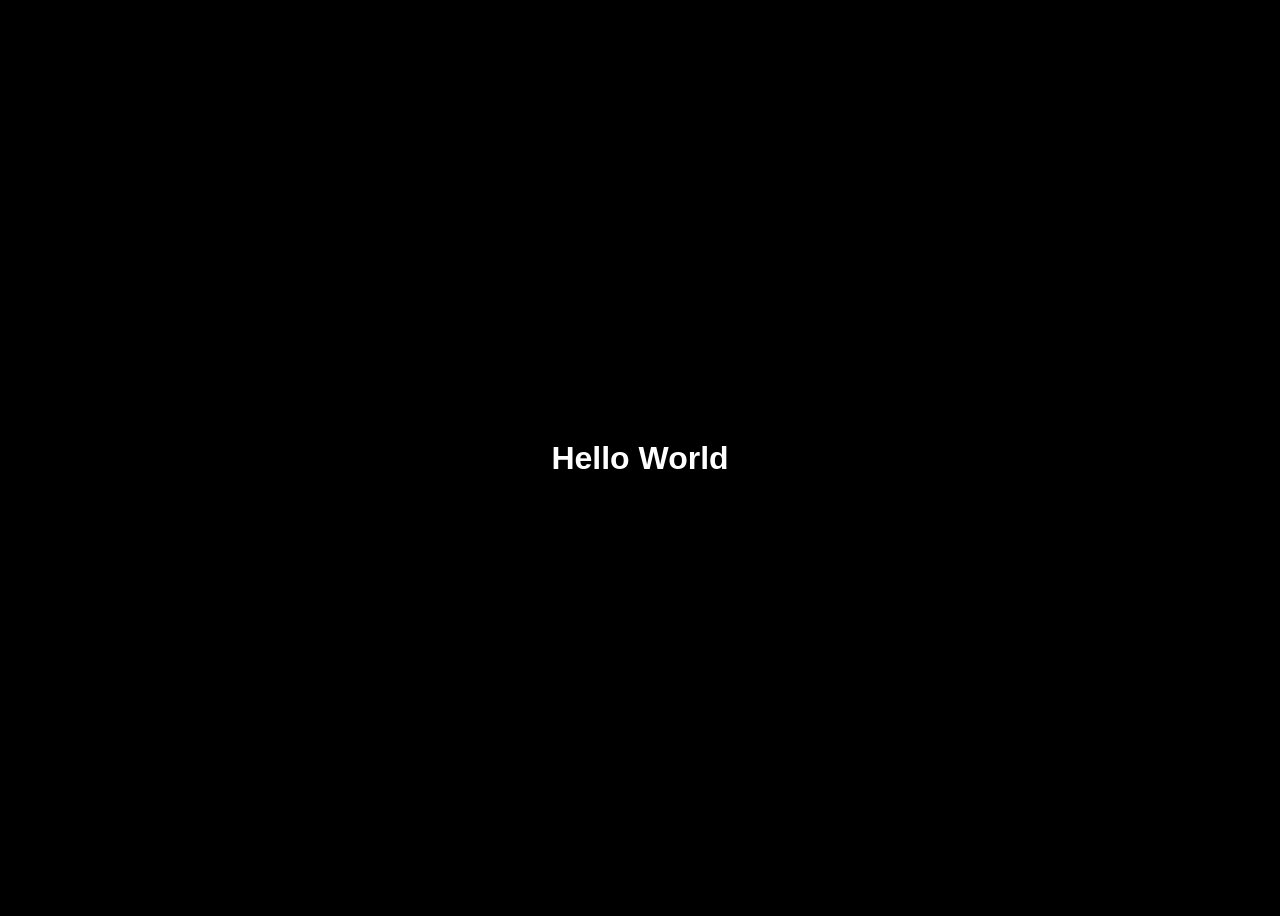
==== index.html @ 032e2402 "Initial Commit" ====
<!DOCTYPE html>
<html lang="en">
<head>
  <meta charset="UTF-8" />
  <meta name="viewport" content="width=device-width, initial-scale=1.0"/>
  <title>GM Chess Academy</title>

  <link rel="stylesheet" href="style.css">
</head>
<body>

  <h1>Hello World</h1>

  <script src="script.js"></script>
</body>
</html>
---- style.css ----
body {
  background-color: black;
  color: white;
  font-family: Arial;
  display: flex;
  justify-content: center;
  align-items: center;
  height: 100vh;
}
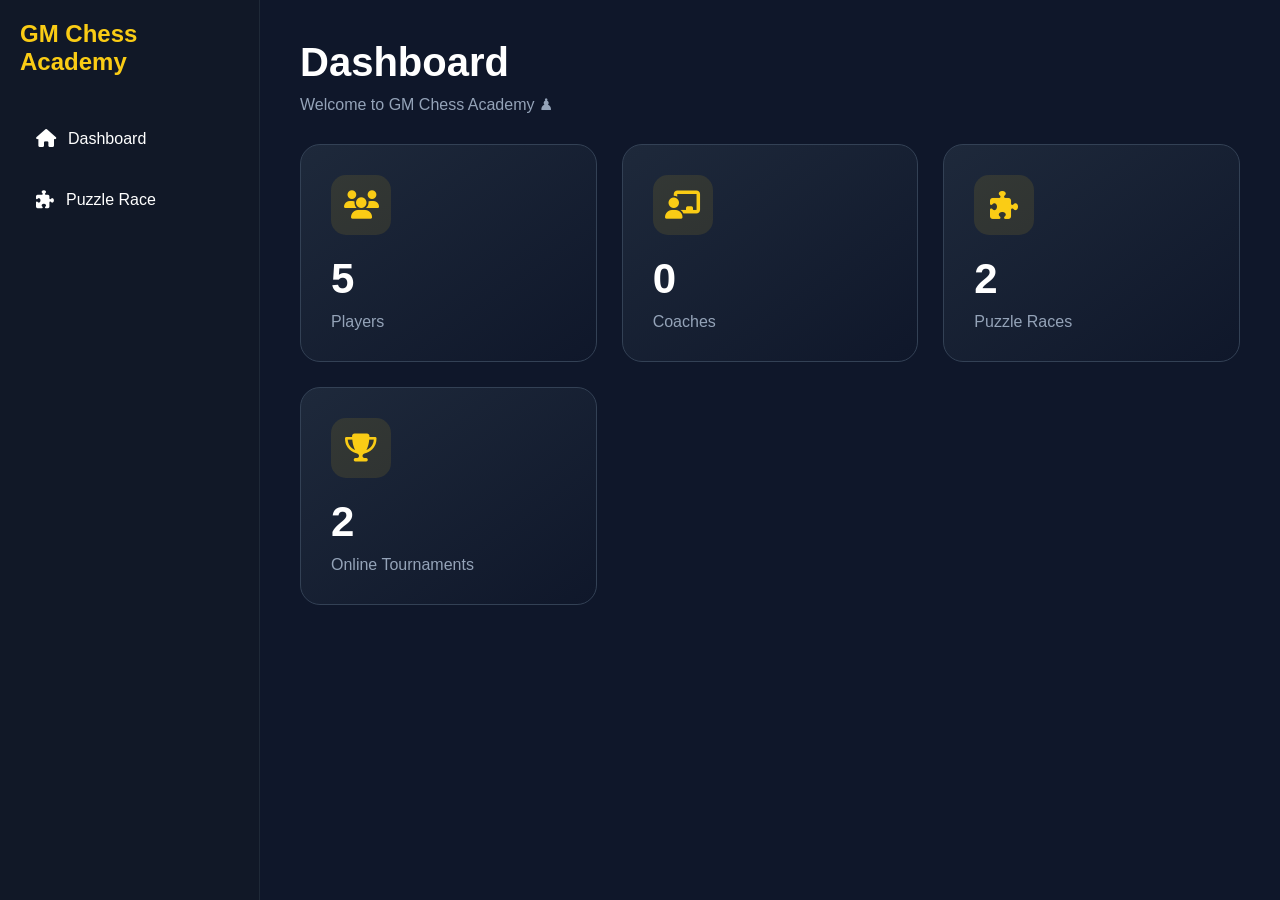
==== commit 0ea62687: "Added Dashboard + Puzzle Race Leaderboard" ====
--- a/index.html
+++ b/index.html
@@ -1,16 +1,28 @@
 <!DOCTYPE html>
 <html lang="en">
 <head>
-  <meta charset="UTF-8" />
-  <meta name="viewport" content="width=device-width, initial-scale=1.0"/>
+  <meta charset="UTF-8">
+  <meta name="viewport" content="width=device-width, initial-scale=1.0">
+  <meta http-equiv="refresh" content="0; url=dashboard.html">
   <title>GM Chess Academy</title>
 
   <link rel="stylesheet" href="style.css">
+
+  <!-- Icons -->
+  <link
+    rel="stylesheet"
+    href="https://cdnjs.cloudflare.com/ajax/libs/font-awesome/6.5.1/css/all.min.css"
+  />
 </head>
+
 <body>
 
-  <h1>Hello World</h1>
+  <!-- Sidebar -->
+  <div id="sidebar-container"></div>
+  
 
-  <script src="script.js"></script>
+<script src="script.js"></script>
+<script src="app.js"></script>
+
 </body>
 </html>
